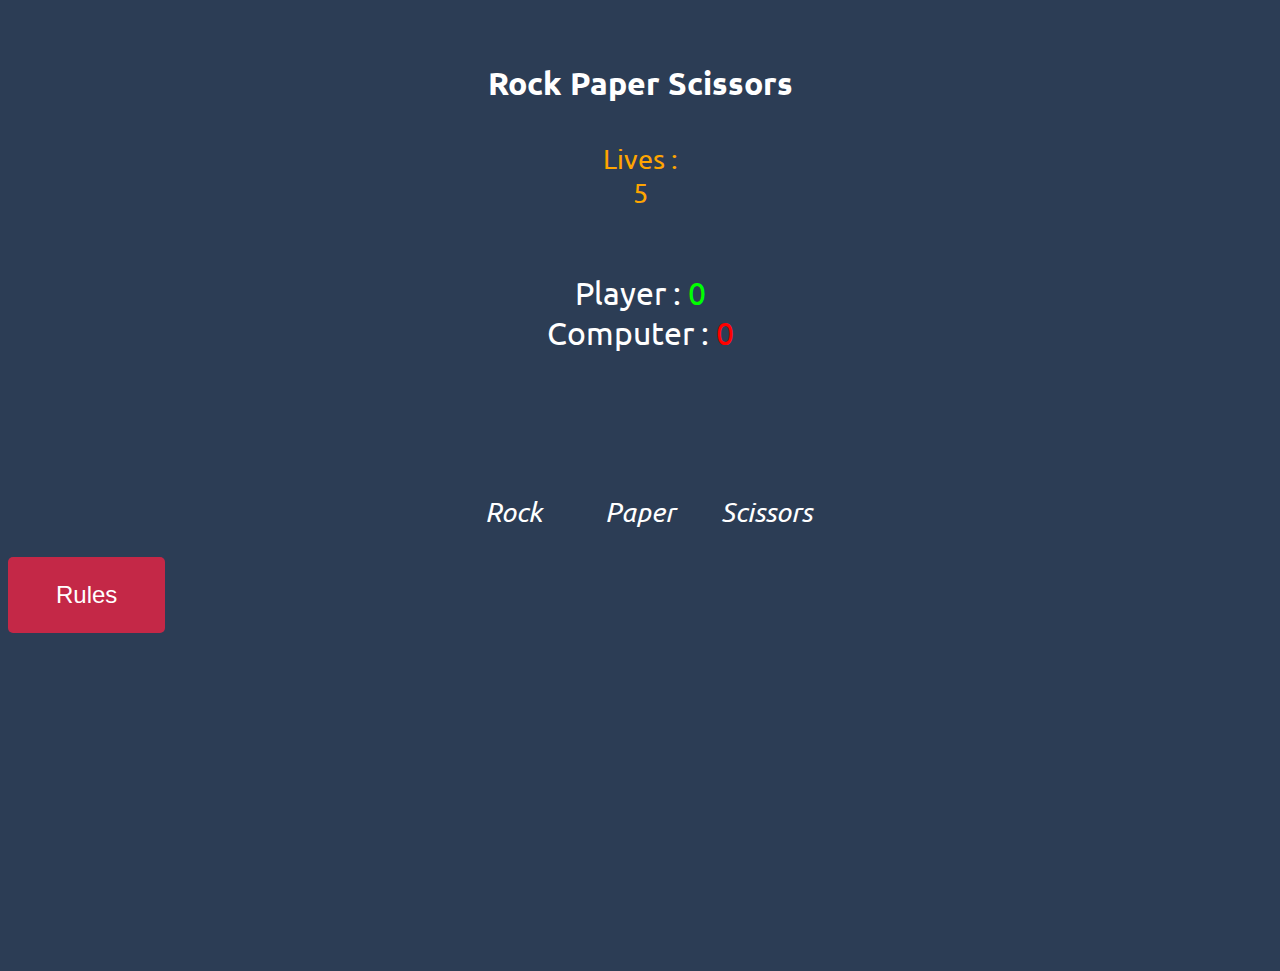
==== index.html @ e7034cb9 "Add game over and restart game function" ====
<!DOCTYPE html>
<html lang="en">
<head>
    <meta charset="UTF-8">
    <meta http-equiv="X-UA-Compatible" content="IE=edge">
    <meta name="viewport" content="width=device-width, initial-scale=1.0">
    <!--Fontawesome and Google font links-->
    <link rel="stylesheet" href="https://use.fontawesome.com/releases/v5.7.2/css/all.css" integrity="sha384-fnmOCqbTlWIlj8LyTjo7mOUStjsKC4pOpQbqyi7RrhN7udi9RwhKkMHpvLbHG9Sr"
     crossorigin="anonymous">
    <link rel="preconnect" href="https://fonts.googleapis.com">
    <link rel="preconnect" href="https://fonts.gstatic.com" crossorigin>
    <link href="https://fonts.googleapis.com/css2?family=Ubuntu&display=swap" rel="stylesheet">
    <link rel="stylesheet" href="assets/css/style.css">
    <title>Rock|Paper|Scissors</title>
</head>
<body>
    <header>
        <h1>Rock Paper Scissors </h1> 
    </header>

    <div class="player-lives">
        Lives :
        <span id="lives" data-player-lives>5</span>
    </div>
    
    <div class="score-board">
        <div>
            Player :
            <span class="result-score" data-player-score>0</span>
          </div>
          <div>
            Computer :
            <span id="red-text" class="result-score" data-computer-score>0</span>
          </div>
    </div>

    <div id="show-choice"></div>

    <div id="message"></div>

    <div class="choices">
        <button class="choice" data-selection="rock" aria-labelledby="Rock"><i class="fas fa-hand-rock"><p>Rock</p></i></button>
        <button class="choice" data-selection="paper" aria-labelledby="Paper"><i class="fas fa-hand-paper"><p>Paper</p></i></button>
        <button class="choice" data-selection="scissors" aria-labelledby="Scissors"><i class="fas fa-hand-scissors"><p>Scissors</p></i></button>
    </div>

    <button id="modal-btn" class="button">Rules</button>

    <div id="my-modal" class="modal">
        <div class="modal-content">
        <div class="modal-header">
            <span class="close">&times;</span>
            <h2>Rules:</h2>
        </div>
        <div class="modal-body">
            <p>Rock Smashes Scissors </p>
            <p> | Scissors Cuts Paper </p>
            <p> | Paper Covers Rock</p>
        </div>
        </div>
    </div>

    <div id="play-again-modal" class="modal">
        <div class="modal-content">
        <div class="modal-header">
            <span class="close"></span>
            <h2>Play Again:</h2>
        </div>
        <div class="modal-body">
            <p>Looks like you ran out of lives, Well lets go again!</p>
            <button id="play-again-btn" class="button">Play Again</button>
        </div>
        </div>
    </div>
    

    <script src="assets/js/script.js"></script>
</body>
</html>
---- assets/css/style.css ----
body {
    background-color: #2C3D55;
    color: #fff;
    font-family: 'Ubuntu', sans-serif;
    min-height: 100vh;
}

h1 {
    display: flex;
    justify-content: center;
    margin-top: 5%;
}

p {
    font-size: 1.5rem;
}

.player-lives {
    margin-top: 3%;
    font-size: 1.7rem;
    color: #FFA500;
    display: grid;
    justify-content: center;
    justify-items: center;
}

.score-board {
    display: flex;
    justify-content: center;
}

.choices {
    display: flex;
    justify-content: center;
    margin-top: 5%;
}

.choice {
    color: #fff;
    background: none;
    border: none;
    font-size: 5rem;
    flex-basis: 10%;
}

.choice:hover {
    color: #FFA500;
    transform: scale(1.3);
}

.score-board {
    margin-top: 5%;
    font-size: 2rem;
    display: grid;
    justify-content: center;
    justify-items: center;
  }

.result-score {
    color: #00FF00;
    font-size: 2rem;
  }

#show-choice {
    display: flex;
    justify-content: center;
    margin-top: 2%;
}

#message {
    display: flex;
    justify-content: center;
    margin-top: 2%;
    color: #FFA500;
}

.button {
    display: flex;
    justify-content: center;
    align-items: center;
    background: #C42847;
    font-size: 1.5rem;
    padding: 1em 2em;
    color: #fff;
    border: 0;
    border-radius: 5px;
    cursor: pointer;
  }
  
.button:hover {
    background: #FFA500;
  }
  
.modal {
    display: none;
    position: fixed;
    z-index: 1;
    left: 0;
    top: 0;
    height: 100%;
    width: 100%;
    overflow: auto;
    background-color: rgba(0, 0, 0, 0.5);
  }
  
.modal-content {
    margin: 20% auto;
    width: 60%;
    animation-name: modalopen;
    animation-duration: var(--modal-duration);
  }
  
.modal-header h2,
.modal-footer h3 {
    margin: 0;
  }
  
.modal-header {
    display: grid;
    justify-content: center;
    padding: 2%;
    background-color: #C42847;
    color: #fff;
  }
  
.modal-body {
    display: flex;
    justify-content: center;
    background-color: #2C3D55;
    color: #fff;
  }
   
.close {
    font-size: 2rem;
    color: #fff;
  }
  
.close:hover,
.close:focus {
    color: #000;
    text-decoration: none;
    cursor: pointer;
  }

#message p {
    font-size: 1.7rem;
}

.choices p {
    font-family: 'Ubuntu', sans-serif;
    font-size: 1.7rem;
}

#red-text {
    color: red;
  }

.player-choice {
      color: #00FF00;
      font-size: 2rem;
  }

.computer-choice {
      color: red;
      font-size: 2rem;
  }
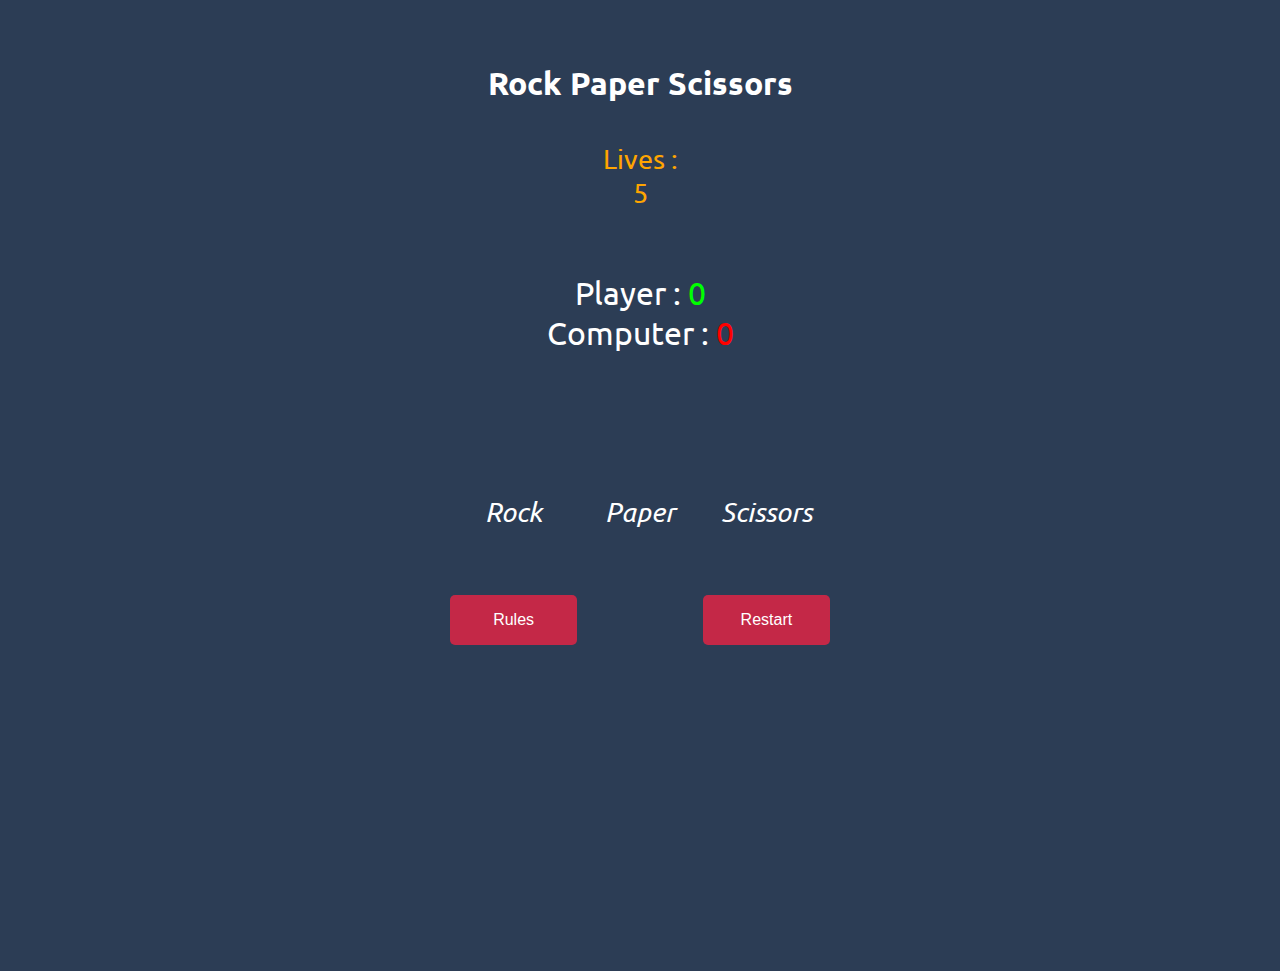
==== commit 4925a107: "Add restart button" ====
--- a/index.html
+++ b/index.html
@@ -20,7 +20,7 @@
 
     <div class="player-lives">
         Lives :
-        <span id="lives" data-player-lives>5</span>
+        <span id="lives" data-player-lives = 5>5</span>
     </div>
     
     <div class="score-board">
@@ -44,8 +44,24 @@
         <button class="choice" data-selection="scissors" aria-labelledby="Scissors"><i class="fas fa-hand-scissors"><p>Scissors</p></i></button>
     </div>
 
-    <button id="modal-btn" class="button">Rules</button>
-
+    <div class="buttons">
+        <button id="rules-modal-btn" class="button">Rules</button>
+        <button id="restart-btn" class="button">Restart</button>
+    </div>
+    <div id="rules-modal" class="modal">
+        <div class="modal-content">
+        <div class="modal-header">
+            <span class="close">&times;</span>
+            <h2>Rules:</h2>
+        </div>
+        <div class="modal-body">
+            <p>Rock Smashes Scissors </p>
+            <p>Scissors Cuts Paper </p>
+            <p>Paper Covers Rock</p>
+        </div>
+        </div>
+    </div>
+    
     <div id="my-modal" class="modal">
         <div class="modal-content">
         <div class="modal-header">
@@ -54,8 +70,8 @@
         </div>
         <div class="modal-body">
             <p>Rock Smashes Scissors </p>
-            <p> | Scissors Cuts Paper </p>
-            <p> | Paper Covers Rock</p>
+            <p>Scissors Cuts Paper </p>
+            <p>Paper Covers Rock</p>
         </div>
         </div>
     </div>
--- a/assets/css/style.css
+++ b/assets/css/style.css
@@ -74,13 +74,18 @@
     color: #FFA500;
 }
 
-.button {
+.buttons {
     display: flex;
     justify-content: center;
     align-items: center;
+}
+
+.button {
+    flex-basis: 10%;
     background: #C42847;
-    font-size: 1.5rem;
+    font-size: 1rem;
     padding: 1em 2em;
+    margin: 3% 5% 0 5%;
     color: #fff;
     border: 0;
     border-radius: 5px;
@@ -126,6 +131,8 @@
 .modal-body {
     display: flex;
     justify-content: center;
+    align-items: center;
+    flex-direction: column;
     background-color: #2C3D55;
     color: #fff;
   }
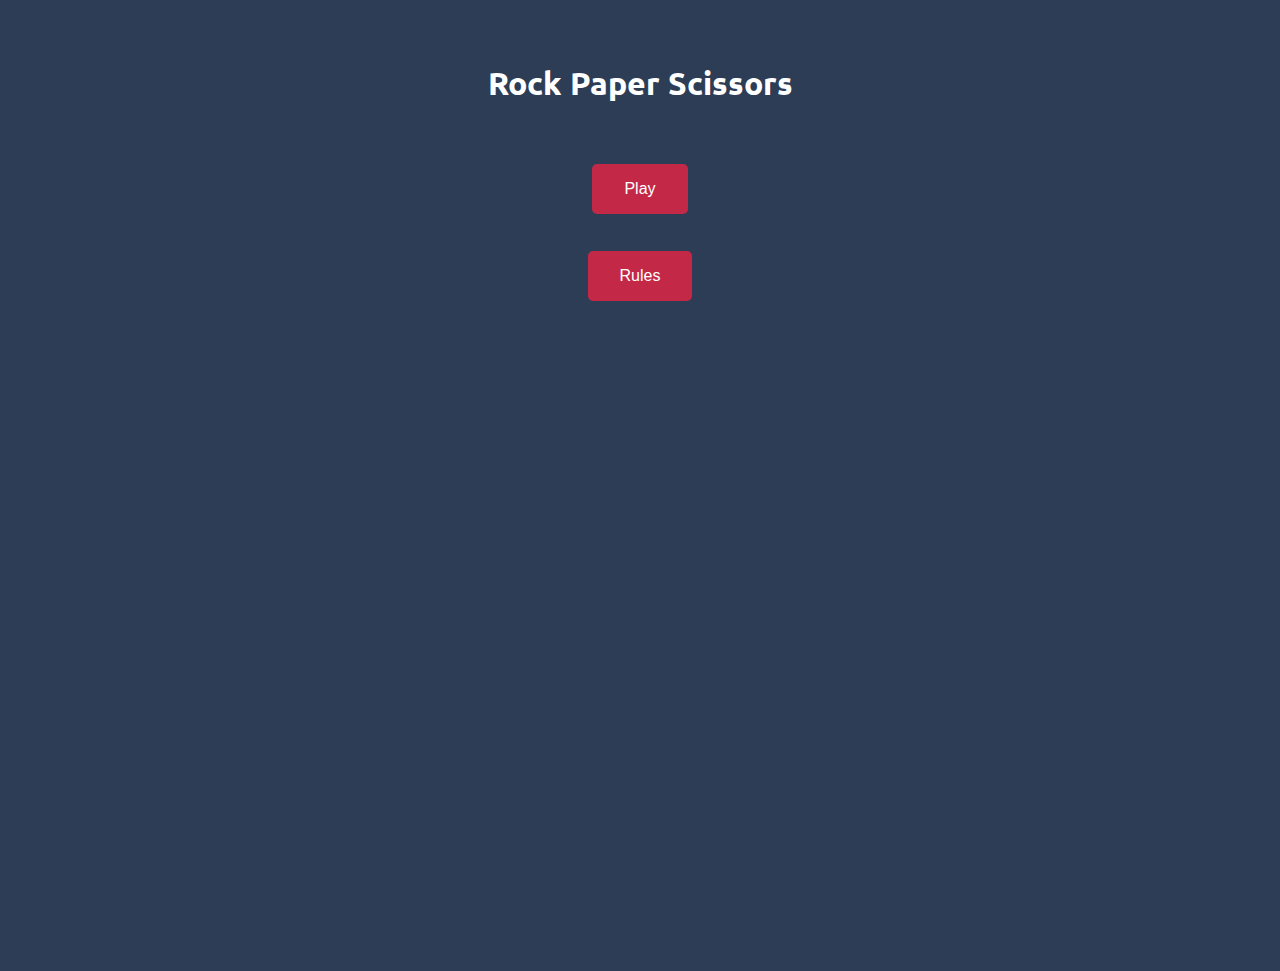
==== commit a67b59ed: "Change background" ====
--- a/index.html
+++ b/index.html
@@ -14,40 +14,15 @@
     <title>Rock|Paper|Scissors</title>
 </head>
 <body>
+    <div class="wrapper">
     <header>
         <h1>Rock Paper Scissors </h1> 
     </header>
-
-    <div class="player-lives">
-        Lives :
-        <span id="lives" data-player-lives = 5>5</span>
-    </div>
-    
-    <div class="score-board">
-        <div>
-            Player :
-            <span class="result-score" data-player-score>0</span>
-          </div>
-          <div>
-            Computer :
-            <span id="red-text" class="result-score" data-computer-score>0</span>
-          </div>
+    <div class="home-buttons">
+        <button id="play-btn" class="button" onclick="document.location='game.html'">Play</button>
+        <button id="rules-modal-btn" class="button">Rules</button>
     </div>
 
-    <div id="show-choice"></div>
-
-    <div id="message"></div>
-
-    <div class="choices">
-        <button class="choice" data-selection="rock" aria-labelledby="Rock"><i class="fas fa-hand-rock"><p>Rock</p></i></button>
-        <button class="choice" data-selection="paper" aria-labelledby="Paper"><i class="fas fa-hand-paper"><p>Paper</p></i></button>
-        <button class="choice" data-selection="scissors" aria-labelledby="Scissors"><i class="fas fa-hand-scissors"><p>Scissors</p></i></button>
-    </div>
-
-    <div class="buttons">
-        <button id="rules-modal-btn" class="button">Rules</button>
-        <button id="restart-btn" class="button">Restart</button>
-    </div>
     <div id="rules-modal" class="modal">
         <div class="modal-content">
         <div class="modal-header">
@@ -61,35 +36,7 @@
         </div>
         </div>
     </div>
-    
-    <div id="my-modal" class="modal">
-        <div class="modal-content">
-        <div class="modal-header">
-            <span class="close">&times;</span>
-            <h2>Rules:</h2>
-        </div>
-        <div class="modal-body">
-            <p>Rock Smashes Scissors </p>
-            <p>Scissors Cuts Paper </p>
-            <p>Paper Covers Rock</p>
-        </div>
-        </div>
     </div>
-
-    <div id="play-again-modal" class="modal">
-        <div class="modal-content">
-        <div class="modal-header">
-            <span class="close"></span>
-            <h2>Play Again:</h2>
-        </div>
-        <div class="modal-body">
-            <p>Looks like you ran out of lives, Well lets go again!</p>
-            <button id="play-again-btn" class="button">Play Again</button>
-        </div>
-        </div>
-    </div>
-    
-
     <script src="assets/js/script.js"></script>
 </body>
 </html>--- a/assets/css/style.css
+++ b/assets/css/style.css
@@ -1,4 +1,5 @@
 body {
+    /*background-image: url("../images/RPS-wallpaper.png");*/
     background-color: #2C3D55;
     color: #fff;
     font-family: 'Ubuntu', sans-serif;
@@ -14,6 +15,14 @@
 p {
     font-size: 1.5rem;
 }
+
+/*.wrapper {
+  background-color: #2C3D55;
+  padding-top: 1%;
+  padding-bottom: 2%;
+  height: 80%;
+  width: 100%;
+}*/
 
 .player-lives {
     margin-top: 3%;
@@ -91,7 +100,14 @@
     border-radius: 5px;
     cursor: pointer;
   }
-  
+
+.home-buttons {
+    display: flex;
+    flex-direction: column;
+    justify-content: center;
+    align-items: center;
+}
+
 .button:hover {
     background: #FFA500;
   }
@@ -121,7 +137,8 @@
   }
   
 .modal-header {
-    display: grid;
+    display: flex;
+    flex-basis: 10%;
     justify-content: center;
     padding: 2%;
     background-color: #C42847;
@@ -149,6 +166,10 @@
     cursor: pointer;
   }
 
+#play-again-btn {
+  margin-bottom: 1em;
+}
+
 #message p {
     font-size: 1.7rem;
 }
@@ -170,4 +191,5 @@
 .computer-choice {
       color: red;
       font-size: 2rem;
-  }+  }
+  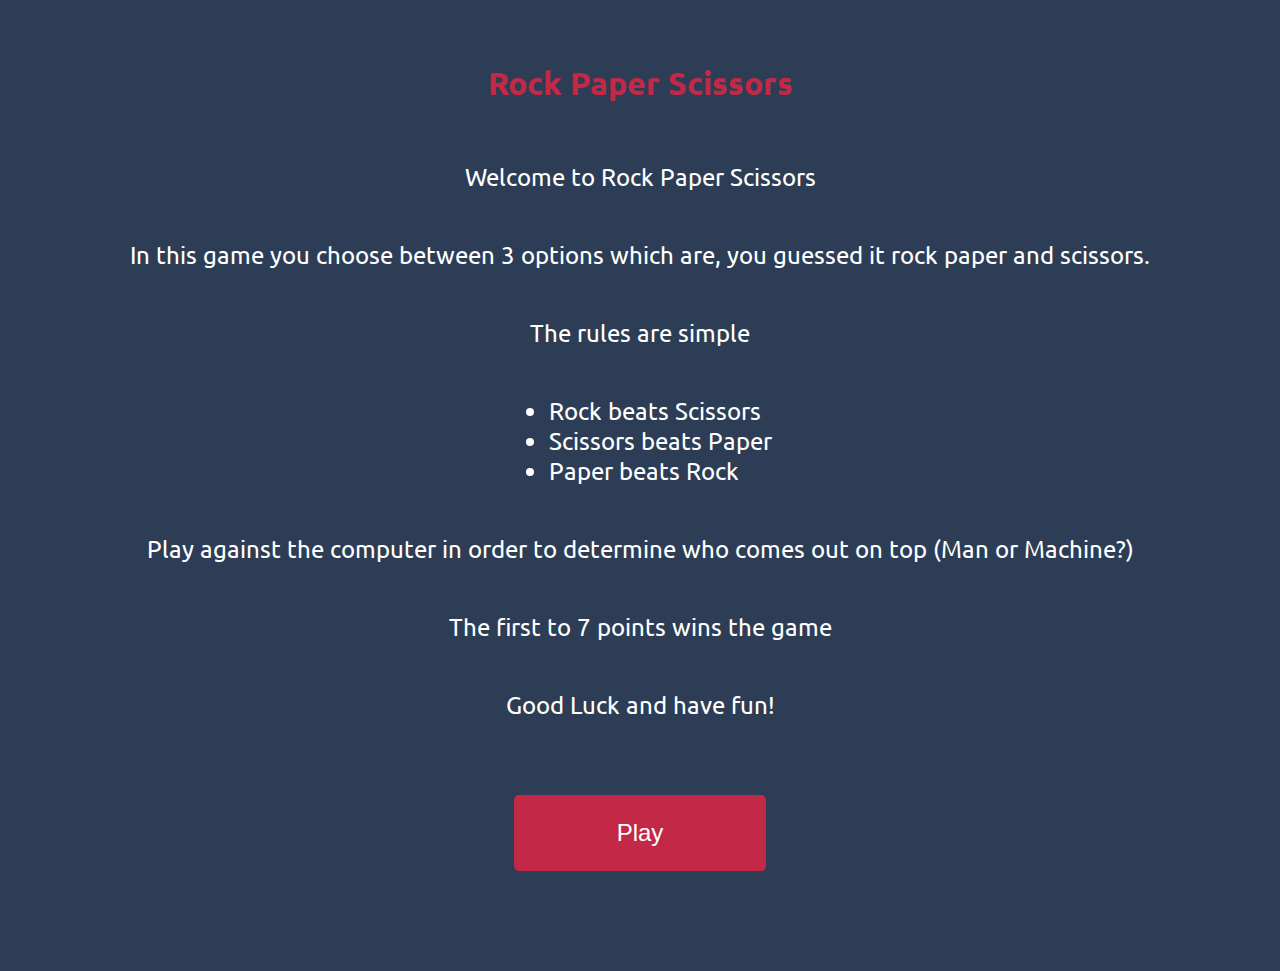
==== commit 6ccf92f9: "Add information box" ====
--- a/index.html
+++ b/index.html
@@ -14,28 +14,26 @@
     <title>Rock|Paper|Scissors</title>
 </head>
 <body>
-    <div class="wrapper">
     <header>
-        <h1>Rock Paper Scissors </h1> 
+        <h1><i class="fas fa-hand-rock"></i><i class="fas fa-hand-paper"></i><i class="fas fa-hand-scissors"></i>Rock Paper Scissors</h1> 
     </header>
-    <div class="home-buttons">
-        <button id="play-btn" class="button" onclick="document.location='game.html'">Play</button>
-        <button id="rules-modal-btn" class="button">Rules</button>
+
+    <div id="information">
+        <p>Welcome to Rock Paper Scissors</p>
+        <p>In this game you choose between 3 options which are, you guessed it rock paper and scissors.</p>
+        <p>The rules are simple</p>
+        <ul>
+            <li>Rock beats Scissors</li>
+            <li>Scissors beats Paper</li>
+            <li>Paper beats Rock</li>
+        </ul>
+        <p>Play against the computer in order to determine who comes out on top (Man or Machine?)</p>
+        <p>The first to 7 points wins the game</p> 
+        <p>Good Luck and have fun!</p>
     </div>
 
-    <div id="rules-modal" class="modal">
-        <div class="modal-content">
-        <div class="modal-header">
-            <span class="close">&times;</span>
-            <h2>Rules:</h2>
-        </div>
-        <div class="modal-body">
-            <p>Rock Smashes Scissors </p>
-            <p>Scissors Cuts Paper </p>
-            <p>Paper Covers Rock</p>
-        </div>
-        </div>
-    </div>
+    <div class="home-buttons">
+        <button id="play-btn" class="home-button" onclick="document.location='game.html'">Play</button>
     </div>
     <script src="assets/js/script.js"></script>
 </body>
--- a/assets/css/style.css
+++ b/assets/css/style.css
@@ -16,13 +16,13 @@
     font-size: 1.5rem;
 }
 
-/*.wrapper {
-  background-color: #2C3D55;
-  padding-top: 1%;
-  padding-bottom: 2%;
-  height: 80%;
-  width: 100%;
-}*/
+ul {
+  font-size: 1.5rem;
+}
+
+header h1 {
+  color: #C42847;
+}
 
 .player-lives {
     margin-top: 3%;
@@ -33,11 +33,6 @@
     justify-items: center;
 }
 
-.score-board {
-    display: flex;
-    justify-content: center;
-}
-
 .choices {
     display: flex;
     justify-content: center;
@@ -69,6 +64,14 @@
     color: #00FF00;
     font-size: 2rem;
   }
+
+#information {
+  display: flex;
+  justify-content: center;
+  align-items: center;
+  flex-direction: column;
+  padding: 1% 1% 1%;
+}
 
 #show-choice {
     display: flex;
@@ -106,6 +109,22 @@
     flex-direction: column;
     justify-content: center;
     align-items: center;
+}
+
+.home-button {
+  width: 20%;
+  background: #C42847;
+  font-size: 1.5rem;
+  padding: 1em 2em;
+  margin: 3% 5% 0 5%;
+  color: #fff;
+  border: 0;
+  border-radius: 5px;
+  cursor: pointer;
+}
+
+.home-button:hover {
+  background: #FFA500;
 }
 
 .button:hover {
@@ -171,7 +190,7 @@
 }
 
 #message p {
-    font-size: 1.7rem;
+    font-size: 2rem;
 }
 
 .choices p {
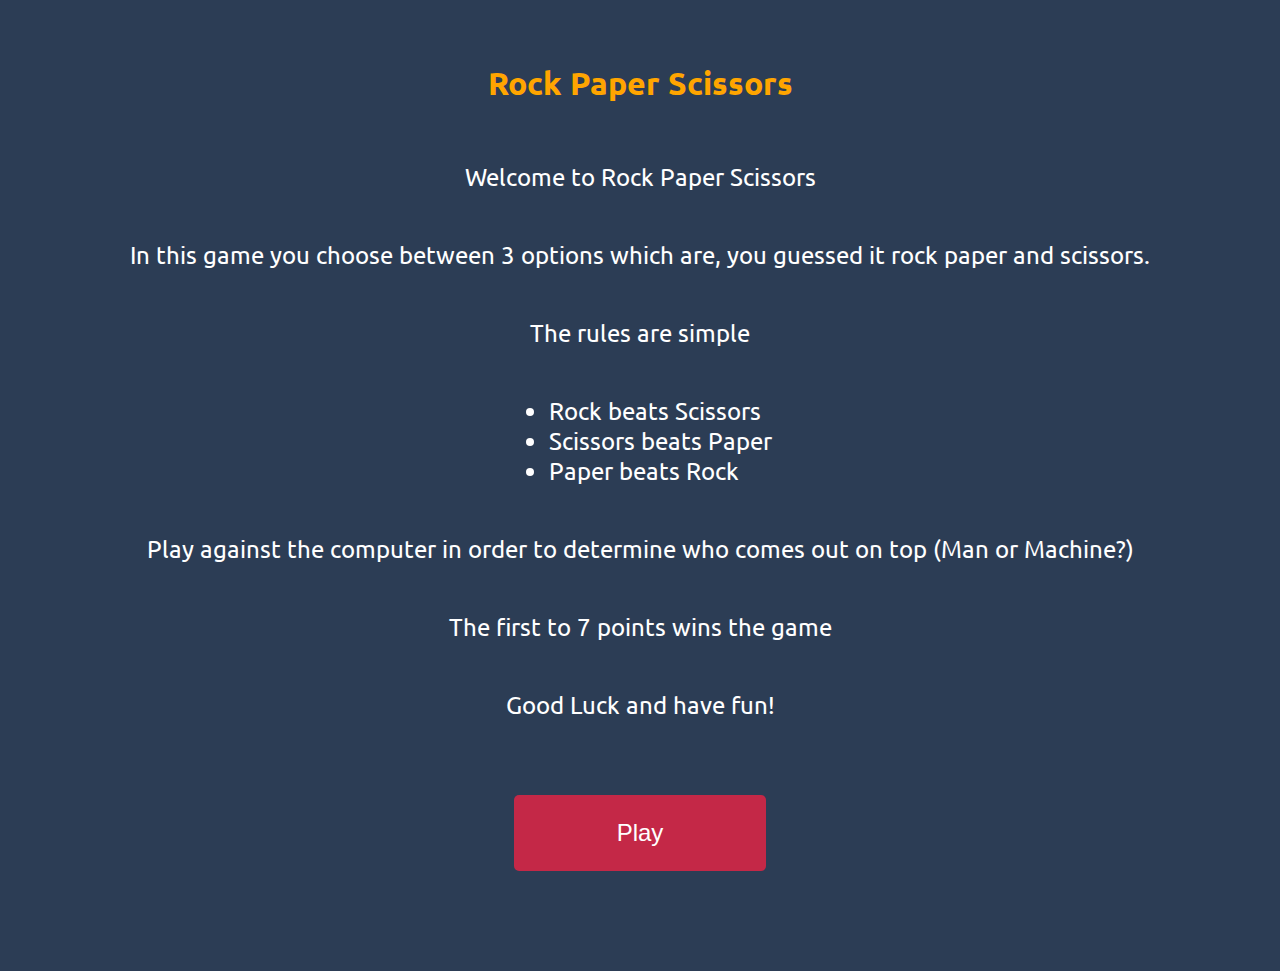
==== commit 44fdcb85: "Removed script from index.html" ====
--- a/index.html
+++ b/index.html
@@ -35,6 +35,5 @@
     <div class="home-buttons">
         <button id="play-btn" class="home-button" onclick="document.location='game.html'">Play</button>
     </div>
-    <script src="assets/js/script.js"></script>
 </body>
 </html>--- a/assets/css/style.css
+++ b/assets/css/style.css
@@ -21,7 +21,7 @@
 }
 
 header h1 {
-  color: #C42847;
+  color: #FFA500;
 }
 
 .player-lives {
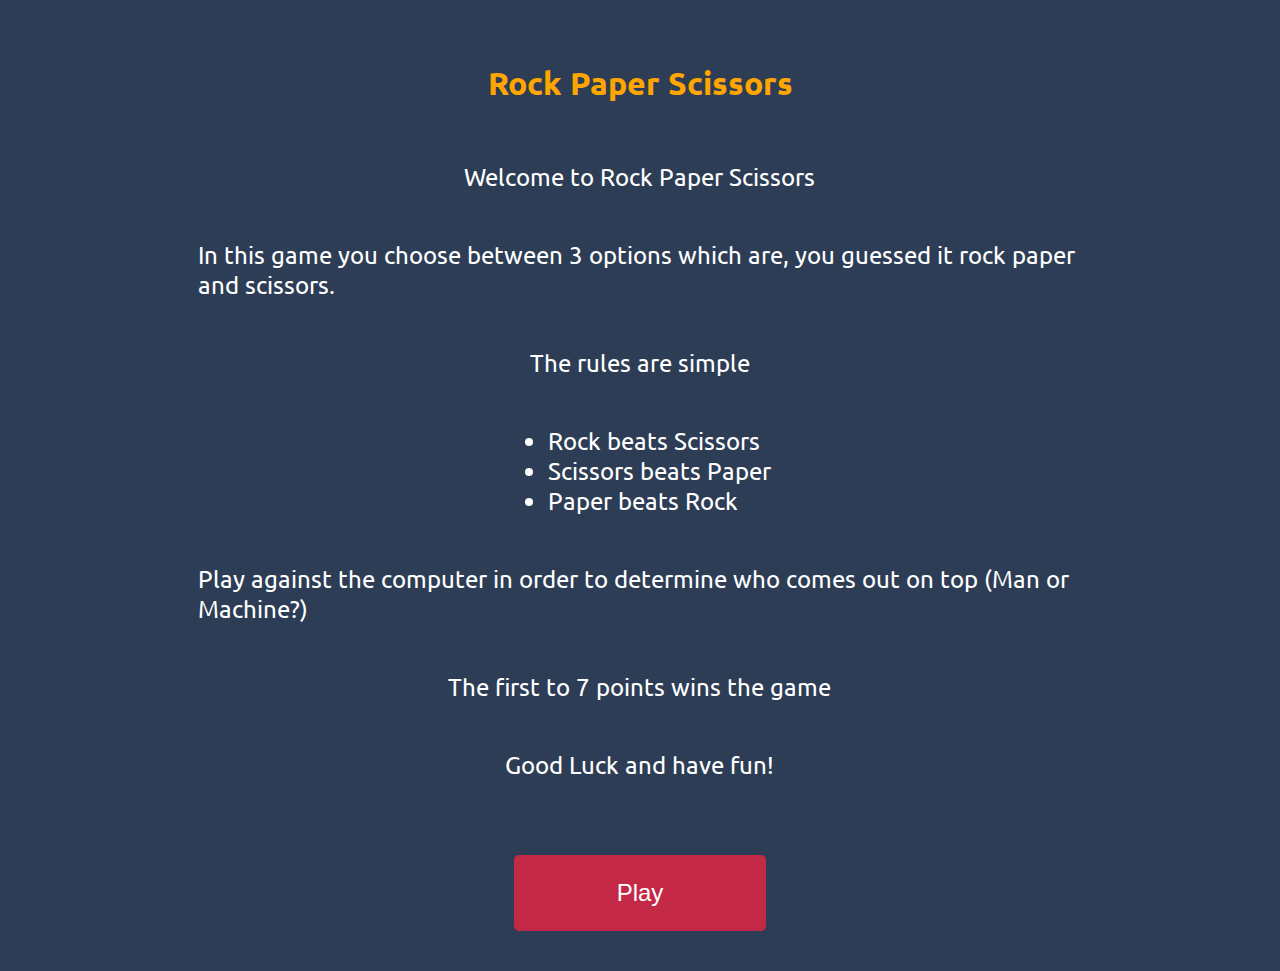
==== commit f7298d03: "Add images to readme file and add SEO to html files" ====
--- a/index.html
+++ b/index.html
@@ -10,14 +10,21 @@
     <link rel="preconnect" href="https://fonts.googleapis.com">
     <link rel="preconnect" href="https://fonts.gstatic.com" crossorigin>
     <link href="https://fonts.googleapis.com/css2?family=Ubuntu&display=swap" rel="stylesheet">
+    <!--SEO Optimization-->
+    <meta name="description" content="Rock Paper Scissors">
+    <meta name="keywords" content="game, fun, rock, paper, scissors">
+    <meta name="author" content="Rock Paper Scissors">
+    <!--CSS Stylesheet-->
     <link rel="stylesheet" href="assets/css/style.css">
     <title>Rock|Paper|Scissors</title>
 </head>
 <body>
+    <!--Header-->
     <header>
         <h1><i class="fas fa-hand-rock"></i><i class="fas fa-hand-paper"></i><i class="fas fa-hand-scissors"></i>Rock Paper Scissors</h1> 
     </header>
 
+    <!--Information section-->
     <div id="information">
         <p>Welcome to Rock Paper Scissors</p>
         <p>In this game you choose between 3 options which are, you guessed it rock paper and scissors.</p>
@@ -32,6 +39,7 @@
         <p>Good Luck and have fun!</p>
     </div>
 
+    <!--Play Button-->
     <div class="home-buttons">
         <button id="play-btn" class="home-button" onclick="document.location='game.html'">Play</button>
     </div>
--- a/assets/css/style.css
+++ b/assets/css/style.css
@@ -1,5 +1,4 @@
 body {
-    /*background-image: url("../images/RPS-wallpaper.png");*/
     background-color: #2C3D55;
     color: #fff;
     font-family: 'Ubuntu', sans-serif;
@@ -9,6 +8,7 @@
 h1 {
     display: flex;
     justify-content: center;
+    align-items: center;
     margin-top: 5%;
 }
 
@@ -24,18 +24,12 @@
   color: #FFA500;
 }
 
-.player-lives {
-    margin-top: 3%;
-    font-size: 1.7rem;
-    color: #FFA500;
-    display: grid;
-    justify-content: center;
-    justify-items: center;
-}
+/* The player choices buttons */
 
 .choices {
     display: flex;
     justify-content: center;
+    align-items: center;
     margin-top: 5%;
 }
 
@@ -52,6 +46,8 @@
     transform: scale(1.3);
 }
 
+/* The Score Board */
+
 .score-board {
     margin-top: 5%;
     font-size: 2rem;
@@ -65,26 +61,39 @@
     font-size: 2rem;
   }
 
+/* The Information section */
+
 #information {
+  width: 70%;
+  margin-right: auto;
+  margin-left: auto;
   display: flex;
   justify-content: center;
   align-items: center;
   flex-direction: column;
-  padding: 1% 1% 1%;
-}
+  padding: 1%;
+}
+
+/* The users choice section */
 
 #show-choice {
     display: flex;
     justify-content: center;
+    align-items: center;
     margin-top: 2%;
 }
 
+/* The message section */
+
 #message {
     display: flex;
     justify-content: center;
+    align-items: center;
     margin-top: 2%;
     color: #FFA500;
 }
+
+/* The buttons */
 
 .buttons {
     display: flex;
@@ -113,6 +122,8 @@
 
 .home-button {
   width: 20%;
+  margin-right: auto;
+  margin-left: auto;
   background: #C42847;
   font-size: 1.5rem;
   padding: 1em 2em;
@@ -130,6 +141,8 @@
 .button:hover {
     background: #FFA500;
   }
+
+  /* The modals */
   
 .modal {
     display: none;
@@ -150,8 +163,7 @@
     animation-duration: var(--modal-duration);
   }
   
-.modal-header h2,
-.modal-footer h3 {
+.modal-header h2 {
     margin: 0;
   }
   
@@ -211,4 +223,49 @@
       color: red;
       font-size: 2rem;
   }
-  +
+/* Media Querys */  
+
+/* Media query at 720 px */ 
+  
+@media screen and (max-width: 720px) {
+    .home-button {
+      width: max-content;
+    }
+  }
+
+/* Media query at 685 px */ 
+
+@media screen and (max-width: 685px) {
+  #information {
+    width: 80%;
+  }
+}
+
+/* Media query at 500 px */ 
+
+@media screen and (max-width: 500px) {
+  #information {
+    width: 90%;
+  }
+
+  #show-choice {
+    width: 90%;
+    margin-right: auto;
+    margin-left: auto;
+  }
+
+  #message {
+    width: 90%;
+    margin-right: auto;
+    margin-left: auto;
+  }
+}
+
+/* Media query at 400 px */ 
+
+@media screen and (max-width: 400px) {
+  .buttons {
+    flex-direction: column;
+  }
+}
